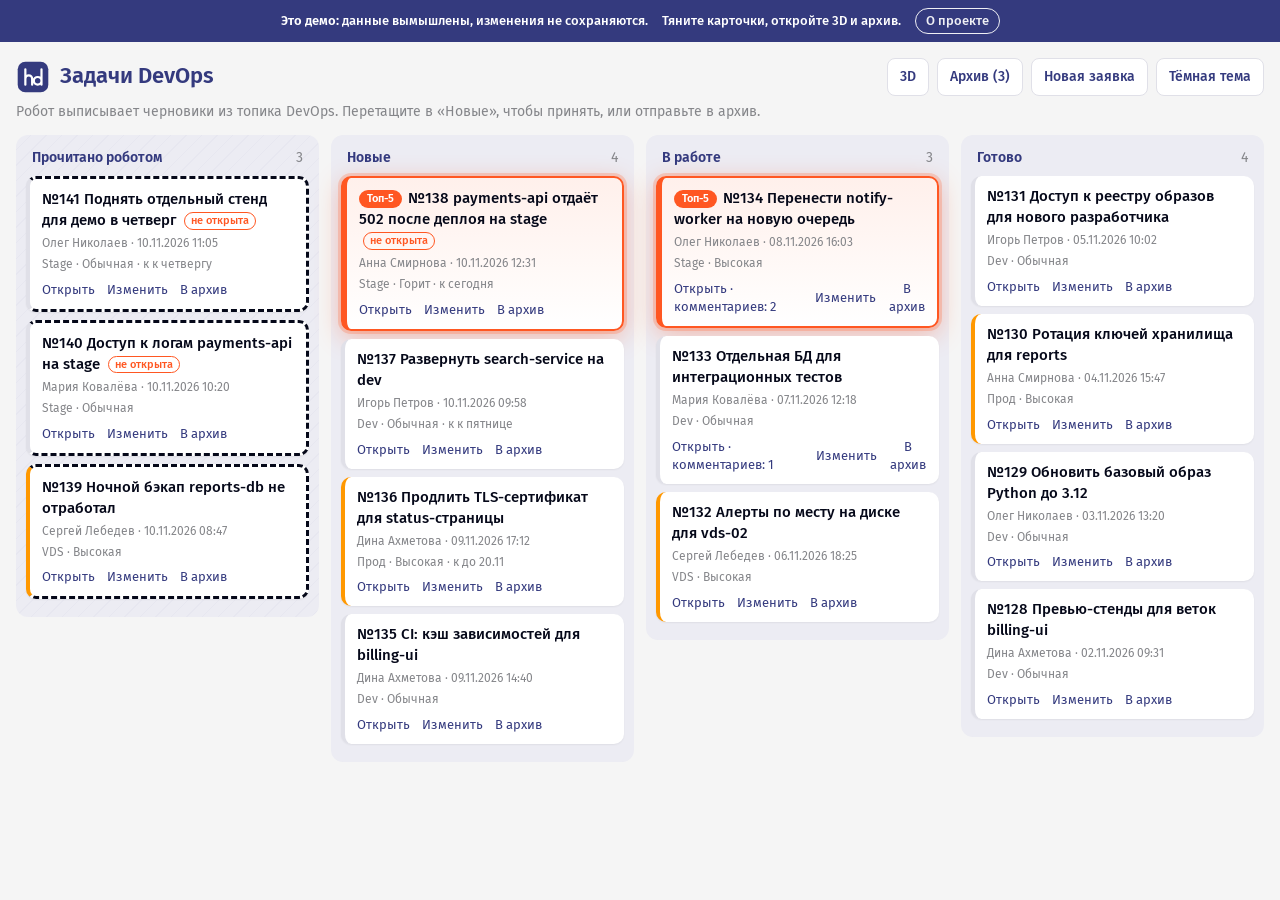
==== docs/demo/tasks.html @ 78f383bc "hd: сервис заявок DevOps Форма с ИИ-помощником и диктовкой, вход через Telegram, доска с 3D-видом, к" ====
<!doctype html>
<html lang="ru" data-theme="light">
<head>
<meta charset="utf-8">
<meta name="viewport" content="width=device-width, initial-scale=1, viewport-fit=cover">
<title>Задачи DevOps — демо hd</title>
<link rel="preconnect" href="https://fonts.googleapis.com">
<link href="https://fonts.googleapis.com/css2?family=Fira+Sans:wght@400;500;600&display=swap" rel="stylesheet">
<style>
:root{
  --bg:#F5F5F5; --card:#FFFFFF; --ink:#050819; --muted:#85868A; --line:#E0E0E8;
  --brand:#343A7E; --brand-soft:#E7E7F0; --accent:#FF5722; --err:#C62828; --input:#FFFFFF;
  --col:#ECECF3; --head:#343A7E; --on-brand:#FFFFFF; color-scheme:light;
}
:root[data-theme="dark"]{
  --bg:#0E1020; --card:#171A2E; --ink:#E8E9F3; --muted:#9A9CB3; --line:#2B2F4A;
  --brand:#9EA6FF; --brand-soft:#252A48; --accent:#FF6E40; --err:#FF6B6B; --input:#11142A;
  --col:#131628; --head:#C9CDFF; --on-brand:#0E1020; color-scheme:dark;
}
*{box-sizing:border-box}
body{margin:0;background:var(--bg);color:var(--ink);font:400 15px/1.4 'Fira Sans',Arial,sans-serif;transition:background .25s,color .25s}
.wrap{max-width:1300px;margin:0 auto;padding:16px 16px calc(32px + env(safe-area-inset-bottom))}
.top{display:flex;justify-content:space-between;align-items:center;gap:12px;flex-wrap:wrap;margin-bottom:6px}
h1{font:600 22px/1.2 'Fira Sans',Arial,sans-serif;color:var(--head);margin:0}
nav{display:flex;gap:8px}
.nav-link,.theme-btn{font:500 14px 'Fira Sans',Arial,sans-serif;color:var(--brand);text-decoration:none;background:var(--card);
  border:1px solid var(--line);border-radius:8px;padding:8px 12px;cursor:pointer;min-height:38px;display:inline-flex;align-items:center}
.sub{color:var(--muted);margin:0 0 14px;font-size:14px}
.board{display:grid;grid-template-columns:repeat(4,1fr);gap:12px;align-items:start}
@media (max-width:1100px){.board{grid-template-columns:repeat(2,1fr)}}
@media (max-width:640px){.board{grid-template-columns:1fr}}
.col[data-status="draft"]{background:repeating-linear-gradient(135deg,var(--col),var(--col) 10px,var(--brand-soft) 10px,var(--brand-soft) 11px)}
.col[data-status="draft"] .card{border-style:dashed;border-left-style:solid}
.col{background:var(--col);border-radius:12px;padding:10px;min-height:160px;transition:outline-color .15s,background .15s;outline:2px dashed transparent}
.col.over{outline-color:var(--brand);background:var(--brand-soft)}
.col h2{font:600 14px 'Fira Sans',Arial,sans-serif;color:var(--head);margin:4px 6px 10px;display:flex;justify-content:space-between}
.col h2 span{color:var(--muted);font-weight:400}
.empty{color:var(--muted);font-size:13px;text-align:center;padding:18px 6px}
.card{background:var(--card);border-radius:10px;padding:10px 12px;margin-bottom:8px;border-left:4px solid var(--line);
  box-shadow:0 1px 2px rgba(5,8,25,.06);touch-action:pan-y;user-select:none;-webkit-user-select:none}
.card.movable{cursor:grab}
.card.u-high{border-left-color:#FF9800}.card.u-fire{border-left-color:var(--err)}
.card .t{font-weight:500}
.card.hot{border:2px solid var(--accent);border-left-width:6px;box-shadow:0 0 0 3px color-mix(in srgb,var(--accent) 22%,transparent),0 6px 24px color-mix(in srgb,var(--accent) 35%,transparent);
  background:linear-gradient(180deg,color-mix(in srgb,var(--accent) 9%,var(--card)),var(--card));animation:hotpulse 2.6s ease-in-out infinite}
@keyframes hotpulse{50%{box-shadow:0 0 0 5px color-mix(in srgb,var(--accent) 14%,transparent),0 8px 30px color-mix(in srgb,var(--accent) 45%,transparent)}}
.top5{display:inline-block;background:var(--accent);color:#fff;font-size:11px;font-weight:600;border-radius:100px;padding:1px 8px;margin-right:6px;vertical-align:1px}
.unseen{display:inline-block;font-size:11px;font-weight:500;color:var(--accent);border:1px solid var(--accent);border-radius:100px;padding:0 6px;margin-left:4px;vertical-align:1px}
.card .m{color:var(--muted);font-size:12px;margin-top:4px}
.card .a{display:flex;gap:12px;margin-top:8px;font-size:13px}
.card .a a,.card .a button{color:var(--brand);background:none;border:0;padding:0;font:inherit;cursor:pointer;text-decoration:none}
.card.ghost{opacity:.35}
.drag{position:fixed;z-index:30;pointer-events:none;transform:rotate(2deg);box-shadow:0 10px 30px rgba(5,8,25,.25);opacity:.95}
.msg{background:var(--card);border-radius:10px;padding:18px;text-align:center}
.btn{border:0;border-radius:8px;padding:10px 18px;min-height:42px;font:500 15px 'Fira Sans',Arial,sans-serif;cursor:pointer;text-decoration:none;display:inline-flex;align-items:center;justify-content:center}
.btn.primary{background:var(--accent);color:#fff}
.btn.ghost{background:none;border:1px solid var(--brand);color:var(--brand)}
.skel{height:74px;border-radius:10px;margin-bottom:8px;background:linear-gradient(100deg,var(--card) 30%,var(--brand-soft) 50%,var(--card) 70%);
  background-size:200% 100%;animation:shim 1.3s linear infinite}
@keyframes shim{to{background-position:-200% 0}}
/* правка */
dialog{border:0;border-radius:12px;padding:0;width:min(640px,calc(100vw - 24px));background:var(--card);color:var(--ink)}
dialog::backdrop{background:rgba(5,8,25,.45)}
dialog form{padding:18px}
dialog h3{margin:0 0 10px;color:var(--head)}
label{display:block;font-size:13px;color:var(--muted);margin:10px 0 4px}
input,select,textarea{width:100%;font:inherit;font-size:16px;color:inherit;background:var(--input);border:1px solid var(--line);border-radius:8px;padding:9px 11px}
textarea{min-height:180px;resize:vertical}
.row{display:grid;grid-template-columns:repeat(3,1fr);gap:10px}
@media (max-width:560px){.row{grid-template-columns:1fr}}
.dlg-a{display:flex;gap:10px;justify-content:flex-end;margin-top:16px}
.toast{position:fixed;left:50%;bottom:20px;transform:translateX(-50%);background:var(--ink);color:var(--bg);padding:10px 16px;border-radius:8px;font-size:14px;opacity:0;transition:opacity .2s;z-index:40}
.toast.on{opacity:1}
@media (prefers-reduced-motion:reduce){*{animation-duration:0s!important}}

/* 3D-логотип и прелоадер */
#pre{position:fixed;inset:0;z-index:100;background:var(--bg);display:flex;flex-direction:column;align-items:center;justify-content:center;gap:14px;transition:opacity .45s ease,visibility .45s}
#pre.gone{opacity:0;visibility:hidden}
#pre model-viewer{width:300px;height:170px;--poster-color:transparent;background:transparent}
#pre .pre-t{font:500 14px 'Fira Sans',Arial,sans-serif;color:var(--muted);letter-spacing:.02em}
#pre .pre-bar{width:160px;height:3px;border-radius:3px;background:var(--brand-soft);overflow:hidden}
#pre .pre-bar i{display:block;height:100%;width:0;background:linear-gradient(90deg,var(--accent),var(--brand));transition:width .2s}
.logo3d{width:120px;height:44px;flex:none;--poster-color:transparent;background:transparent}
.brand{display:flex;align-items:center;gap:10px}
@media (max-width:640px){.logo3d{width:96px;height:36px}}
</style>
<link rel="stylesheet" href="demo.css">
<script src="board3d.js"></script>
<script src="demo-board.js"></script>
<script>try{const t=localStorage.getItem('hd-theme');if(t==='dark')document.documentElement.dataset.theme='dark'}catch(_){}</script>
</head>
<body>
<div class="demo-bar" role="note"><span><b>Это демо:</b> данные вымышлены, изменения не сохраняются.</span><span>Тяните карточки, откройте 3D и архив.</span><a href="../">О проекте</a></div>
<div id="pre" aria-hidden="true">
  <div class="pre-bar"><i id="preBar"></i></div>
  <div class="pre-t">Загрузка…</div>
</div>
<div class="wrap">
  <div class="top">
    <div class="brand"><svg class="demo-logo" viewBox="0 0 40 40" aria-hidden="true"><rect x="2" y="2" width="36" height="36" rx="9" fill="currentColor"/><path d="M11 11v18M11 22a4 4 0 0 1 8 0v7M30 11v18M30 24.5a4.5 4.5 0 1 1-9 0a4.5 4.5 0 1 1 9 0" fill="none" style="stroke:var(--on-brand)" stroke-width="2.6" stroke-linecap="round"/></svg><h1>Задачи DevOps</h1></div>
    <nav>
      <button class="nav-link" id="v3dBtn" type="button">3D</button>
      <button class="nav-link" id="archBtn" type="button">Архив</button>
      <a class="nav-link" href="form.html">Новая заявка</a>
      <button class="theme-btn" id="themeBtn" type="button">Тёмная тема</button>
    </nav>
  </div>
  <p class="sub" id="sub">Прочитано роботом → Новые → В работе → Готово.</p>
  <div id="root3d"></div>
  <div id="root">
    <div class="board"><section class="col"><div class="skel"></div><div class="skel"></div></section>
      <section class="col"><div class="skel"></div></section><section class="col"><div class="skel"></div></section><section class="col"><div class="skel"></div></section></div>
  </div>
</div>

<dialog id="dlg">
  <form method="dialog" id="ef">
    <h3 id="dlgTitle">Заявка</h3>
    <label for="e-title">Заголовок</label><input id="e-title" maxlength="200" required>
    <div class="row">
      <div><label for="e-kind">Тип</label><select id="e-kind"></select></div>
      <div><label for="e-contour">Контур</label><select id="e-contour"></select></div>
      <div><label for="e-urgency">Срочность</label><select id="e-urgency"></select></div>
    </div>
    <div class="row">
      <div><label for="e-to">Кому</label><input id="e-to" maxlength="100"></div>
      <div><label for="e-due">Нужно к</label><input id="e-due" maxlength="100"></div>
      <div></div>
    </div>
    <label for="e-details">Описание</label><textarea id="e-details"></textarea>
    <label for="e-links">Ссылки</label><textarea id="e-links" style="min-height:70px"></textarea>
    <div class="dlg-a">
      <button class="btn ghost" type="button" id="eArch" style="margin-right:auto">В архив</button>
      <button class="btn ghost" value="cancel" type="button" id="eCancel">Отмена</button>
      <button class="btn primary" id="eSave" type="button">Сохранить</button>
    </div>
  </form>
</dialog>
<div class="toast" id="toast"></div>

<script>
// прелоадер: прогресс загрузки модели и снятие, когда страница готова (не дольше 8 с)
document.querySelectorAll('model-viewer').forEach(m => m.addEventListener('error', () => { m.style.display = 'none'; }));
window.hdReady = (() => {
  const pre = document.getElementById('pre'), bar = document.getElementById('preBar');
  const t0 = Date.now(); let done = false;
  pre.querySelector('model-viewer')?.addEventListener('progress', e => { bar.style.width = Math.round(e.detail.totalProgress * 100) + '%'; });
  const hide = () => { if (done) return; done = true; setTimeout(() => pre.classList.add('gone'), Math.max(0, 700 - (Date.now() - t0))); };
  setTimeout(hide, 8000);
  return hide;
})();

(() => {
  const $ = id => document.getElementById(id);
  const esc = s => String(s ?? '').replace(/[&<>"]/g, c => ({'&':'&amp;','<':'&lt;','>':'&gt;','"':'&quot;'}[c]));
  // Секретные доски: /tasks211, /tasks212 — пароль админки, свои данные.
  const BOARD_ID = (location.pathname.match(/^\/tasks\/?([a-z0-9][a-z0-9-]{0,29})$/) || [])[1] || '';
  let COLS = [['draft', BOARD_ID ? 'Найдено' : 'Прочитано роботом'], ['new', BOARD_ID ? 'Разобрать' : 'Новые'], ['work', 'В работе'], ['done', 'Готово']];
  if (BOARD_ID) document.querySelector('a.nav-link[href="/"]').hidden = true;

  // тема: светлая по умолчанию
  const themeBtn = $('themeBtn');
  const showTheme = () => { themeBtn.textContent = document.documentElement.dataset.theme === 'dark' ? 'Светлая тема' : 'Тёмная тема'; };
  showTheme();
  themeBtn.onclick = () => {
    const dark = document.documentElement.dataset.theme !== 'dark';
    document.documentElement.dataset.theme = dark ? 'dark' : 'light';
    try { localStorage.setItem('hd-theme', dark ? 'dark' : 'light'); } catch (_) {}
    showTheme();
    if (typeof show3d === 'function' && data) show3d();
  };

  // вход — тот же, что на форме: метка в localStorage или cookie
  function token() {
    try { const v = localStorage.getItem('hd-tg'); if (v) return v; } catch (_) {}
    const m = document.cookie.match(/(?:^|; )hd-tg=([^;]*)/);
    return m ? decodeURIComponent(m[1]) : '';
  }
  const H = () => ({ 'X-HD-Token': token() });
  const toast = t => { const el = $('toast'); el.textContent = t; el.classList.add('on'); setTimeout(() => el.classList.remove('on'), 2200); };

  let data = null, archive = false;
  $('archBtn').onclick = () => { archive = !archive; load(); };
  async function load() {
    try {
      const qs = new URLSearchParams(); if (BOARD_ID) qs.set('board', BOARD_ID); if (archive) qs.set('archive', '1');
      const r = await fetch('/api/hd/tasks' + (qs.toString() ? '?' + qs : ''), { headers: H(), credentials: 'same-origin' });
      const d = await r.json().catch(() => ({}));
      if (!r.ok) {
        $('root').innerHTML = `<div class="msg"><p>${esc(d.error || 'Нет доступа')}</p>` +
          (d.auth ? '<a class="btn primary" href="/">Войти через Telegram</a>' : '') + '</div>';
        $('sub').hidden = true;
        return;
      }
      data = d;
      if (d.board_title) { document.querySelector('h1').textContent = d.board_title; document.title = d.board_title; }
      if (d.columns) COLS = ['draft', 'new', 'work', 'done'].map(k => [k, d.columns[k] || k]);
      $('archBtn').textContent = archive ? '← К доске' : `Архив (${d.archived})`;
      if (archive) { $('sub').textContent = 'Архив. «Вернуть» возвращает заявку в колонку, где она была.'; renderArchive(); return; }
      $('sub').textContent = d.secret ? 'Секретная доска: видна только с паролем админки, уведомлений нет.' : d.can_move ? 'Робот выписывает черновики из топика DevOps. Перетащите в «Новые», чтобы принять, или отправьте в архив.'
        : 'Новые → В работе → Готово. Двигать карточки могут подписчики DevOps.';
      render();
    } catch (_) { $('root').innerHTML = '<div class="msg">Не удалось загрузить доску. Обновите страницу.</div>'; }
  }

  // 3D-вид (порт 3D-доски из Kaneo, board3d.js); выбор запоминается
  let view3d = false, b3 = null;
  try { view3d = localStorage.getItem('hd-3d') === '1'; } catch (_) {}
  function destroy3d() { if (b3) { b3.destroy(); b3 = null; } }
  function show3d() {
    const on = view3d && data && !archive;
    $('v3dBtn').textContent = view3d ? '2D' : '3D';
    if (!on) { destroy3d(); $('root').hidden = false; return; }
    const opts = { columns: COLS, tasks: data.tasks, canMove: data.can_move,
                   theme: document.documentElement.dataset.theme, labels: data.labels };
    try {
      if (b3) b3.update(opts);
      else b3 = Board3D.mount($('root3d'), opts, { onMove: (slug, st) => move(slug, st),
                                                   onOpen: slug => window.open('/r/' + slug, '_blank') });
      $('root').hidden = true;
    } catch (e) { view3d = false; destroy3d(); $('root').hidden = false; $('v3dBtn').textContent = '3D'; toast('3D-вид недоступен в этом браузере'); }
  }
  $('v3dBtn').onclick = () => {
    view3d = !view3d;
    try { localStorage.setItem('hd-3d', view3d ? '1' : '0'); } catch (_) {}
    show3d();
  };

  function render() {
    const L = data.labels;
    $('root').innerHTML = '<div class="board">' + COLS.map(([st, title]) => {
      const items = data.tasks.filter(t => t.status === st);
      return `<section class="col" data-status="${st}"><h2>${title} <span>${items.length}</span></h2>` +
        (items.map(t => `<article class="card u-${esc(t.urgency)}${data.can_move ? ' movable' : ''}${t.highlight ? ' hot' : ''}" data-slug="${esc(t.slug)}">
          <div class="t">${t.highlight ? '<span class="top5">Топ-5</span>' : ''}№${t.id} ${esc(t.title)}${t.opened ? '' : ' <span class="unseen">не открыта</span>'}</div>
          <div class="m">${esc(t.author || t.contact)} · ${esc(t.created)}</div>
          <div class="m">${esc(L.contour[t.contour] || '')} · ${esc(L.urgency[t.urgency] || '')}${t.due ? ' · к ' + esc(t.due) : ''}</div>
          <div class="a"><a href="/r/${esc(t.slug)}" target="_blank">Открыть${t.comments ? " · комментариев: " + t.comments : ""}</a>${data.can_move ? '<button type="button" data-edit>Изменить</button><button type="button" data-arch>В архив</button>' : ''}</div>
        </article>`).join('') || '<div class="empty">Пусто</div>') + '</section>';
    }).join('') + '</div>';
    if (data.can_move) wire();
    show3d();
  }

  function renderArchive() {
    show3d();
    const L = data.labels;
    $('root').innerHTML = '<div class="col" style="max-width:720px">' + (data.tasks.map(t => `<article class="card u-${esc(t.urgency)}" data-slug="${esc(t.slug)}">
        <div class="t">№${t.id} ${esc(t.title)}</div>
        <div class="m">${esc(t.author || t.contact)} · ${esc(t.created)} · ${esc(L.contour[t.contour] || '')}</div>
        <div class="a"><a href="/r/${esc(t.slug)}" target="_blank">Открыть</a>${data.can_move ? '<button type="button" data-back>Вернуть</button>' : ''}</div>
      </article>`).join('') || '<div class="empty">Архив пуст</div>') + '</div>';
    document.querySelectorAll('[data-back]').forEach(b => b.onclick = async () => {
      const t = data.tasks.find(x => x.slug === b.closest('.card').dataset.slug);
      if (await post('move', { slug: t.slug, status: t.prev_status || 'done' })) { toast('Вернул на доску'); load(); }
    });
  }
  async function post(what, body) {
    try {
      const r = await fetch('/api/hd/tasks/' + what, { method: 'POST', headers: { ...H(), 'Content-Type': 'application/json' }, body: JSON.stringify(body) });
      const d = await r.json().catch(() => ({}));
      if (!r.ok) throw new Error(d.error || 'HTTP ' + r.status);
      return true;
    } catch (e) { toast('Не сохранилось: ' + e.message); return false; }
  }
  async function toArchive(slug) {
    const t = data.tasks.find(x => x.slug === slug);
    if (!t || !confirm(`Отправить №${t.id} «${t.title}» в архив?`)) return;
    if (await post('move', { slug, status: 'archived' })) {
      data.tasks = data.tasks.filter(x => x.slug !== slug); data.archived++;
      $('archBtn').textContent = `Архив (${data.archived})`; $('dlg').open && $('dlg').close(); render(); toast('В архиве');
    }
  }

  async function move(slug, status) {
    const t = data.tasks.find(x => x.slug === slug);
    if (!t || t.status === status) return;
    const was = t.status; t.status = status; render();
    try {
      const r = await fetch('/api/hd/tasks/move', { method: 'POST', headers: { ...H(), 'Content-Type': 'application/json' },
        body: JSON.stringify({ slug, status }) });
      const d = await r.json().catch(() => ({}));
      if (!r.ok) throw new Error(d.error || 'HTTP ' + r.status);
      toast('Перенесено, автор получит уведомление');
    } catch (e) { t.status = was; render(); toast('Не сохранилось: ' + e.message); }
  }

  // перетаскивание: Pointer Events — работает и мышью, и пальцем (на тач — после короткого удержания)
  let dragging = false;
  // пока карточку тащат пальцем, страница не прокручивается
  document.addEventListener('touchmove', e => { if (dragging) e.preventDefault(); }, { passive: false });
  function wire() {
    document.querySelectorAll('.card.movable').forEach(card => {
      card.querySelector('[data-edit]').onclick = e => { e.stopPropagation(); edit(card.dataset.slug); };
      card.querySelector('[data-arch]').onclick = e => { e.stopPropagation(); toArchive(card.dataset.slug); };
      card.addEventListener('pointerdown', e => {
        if (e.target.closest('a,button') || e.button > 0) return;
        const touch = e.pointerType !== 'mouse';
        const sx = e.clientX, sy = e.clientY;
        let ghost = null, started = false, timer = null, over = null;
        const rect = card.getBoundingClientRect();
        const begin = () => {
          started = true; dragging = true;
          ghost = card.cloneNode(true); ghost.classList.add('drag');
          ghost.style.width = rect.width + 'px';
          document.body.appendChild(ghost); card.classList.add('ghost');
          if (navigator.vibrate) navigator.vibrate(15);
        };
        const place = (x, y) => {
          ghost.style.left = (x - (sx - rect.left)) + 'px'; ghost.style.top = (y - (sy - rect.top)) + 'px';
          const col = document.elementFromPoint(x, y)?.closest('.col');
          if (over !== col) { over?.classList.remove('over'); over = col; over?.classList.add('over'); }
        };
        if (touch) timer = setTimeout(() => { begin(); place(sx, sy); }, 220);
        const onMove = ev => {
          if (!started) {
            if (touch) { if (Math.hypot(ev.clientX - sx, ev.clientY - sy) > 8) cleanup(); return; }
            if (Math.hypot(ev.clientX - sx, ev.clientY - sy) < 5) return;
            begin();
          }
          ev.preventDefault(); place(ev.clientX, ev.clientY);
        };
        const onUp = () => {
          const target = started && over ? over.dataset.status : null;
          cleanup();
          if (target) move(card.dataset.slug, target);
        };
        const cleanup = () => {
          clearTimeout(timer); dragging = false;
          window.removeEventListener('pointermove', onMove);
          window.removeEventListener('pointerup', onUp);
          window.removeEventListener('pointercancel', cleanup);
          ghost?.remove(); card.classList.remove('ghost'); over?.classList.remove('over');
          document.body.style.overflow = '';
        };
        window.addEventListener('pointermove', onMove, { passive: false });
        window.addEventListener('pointerup', onUp);
        window.addEventListener('pointercancel', cleanup);
      });
    });
  }

  // правка карточки
  const F = ['title', 'kind', 'contour', 'urgency', 'to', 'due', 'details', 'links'];
  let editing = null;
  function edit(slug) {
    const t = data.tasks.find(x => x.slug === slug);
    if (!t) return;
    editing = slug;
    fetch('/api/hd/seen', { method: 'POST', headers: { ...H(), 'Content-Type': 'application/json' }, body: JSON.stringify({ slug }) });
    for (const k of ['kind', 'contour', 'urgency'])
      $('e-' + k).innerHTML = Object.entries(data.labels[k]).map(([v, l]) => `<option value="${v}">${esc(l)}</option>`).join('');
    F.forEach(k => { $('e-' + k).value = t[k] || ''; });
    $('dlgTitle').textContent = `Заявка №${t.id}`;
    $('dlg').showModal();
  }
  $('eCancel').onclick = () => $('dlg').close();
  $('eArch').onclick = () => toArchive(editing);
  $('eSave').onclick = async () => {
    const fields = Object.fromEntries(F.map(k => [k, $('e-' + k).value]));
    if (!fields.title.trim() || !fields.details.trim()) { toast('Заголовок и описание обязательны'); return; }
    try {
      const r = await fetch('/api/hd/tasks/edit', { method: 'POST', headers: { ...H(), 'Content-Type': 'application/json' },
        body: JSON.stringify({ slug: editing, fields }) });
      const d = await r.json().catch(() => ({}));
      if (!r.ok) throw new Error(d.error || 'HTTP ' + r.status);
      Object.assign(data.tasks.find(x => x.slug === editing), fields);
      $('dlg').close(); render(); toast('Сохранено');
    } catch (e) { toast('Не сохранилось: ' + e.message); }
  };

  load().finally(() => window.hdReady());
})();
</script>
</body>
</html>
---- docs/demo/demo.css ----
/* Плашка демо и мелочи, общие для demo/tasks.html и demo/form.html */
.demo-bar{position:sticky;top:0;z-index:60;display:flex;flex-wrap:wrap;align-items:center;justify-content:center;gap:6px 14px;
  padding:8px 16px;background:var(--brand);color:var(--on-brand);font:500 13px/1.35 'Fira Sans',Arial,sans-serif;text-align:center}
.demo-bar b{font-weight:600}
.demo-bar a,.demo-bar button{color:inherit;font:inherit;background:none;border:1px solid currentColor;border-radius:100px;
  padding:3px 10px;cursor:pointer;text-decoration:none;opacity:.92;white-space:nowrap}
.demo-bar a:hover,.demo-bar button:hover{opacity:1}
.demo-logo{width:34px;height:34px;flex:none;color:var(--brand)}
@media (max-width:640px){.demo-logo{width:30px;height:30px}}

/* карточка заявки (вместо страницы /r/<slug>) */
#demoView{border:0;border-radius:12px;padding:0;width:min(680px,calc(100vw - 24px));max-height:calc(100vh - 32px);background:var(--card);color:var(--ink)}
#demoView::backdrop{background:rgba(5,8,25,.45)}
#demoView .dv{padding:20px}
#demoView h3{margin:0 0 6px;color:var(--head);font:600 19px/1.25 'Fira Sans',Arial,sans-serif}
#demoView .dv-m{color:var(--muted);font-size:13px;margin:0 0 12px}
#demoView .dv-tags{display:flex;flex-wrap:wrap;gap:6px;margin:0 0 14px}
#demoView .dv-tags span{background:var(--brand-soft);color:var(--brand);border-radius:100px;padding:2px 10px;font-size:12px}
#demoView pre{white-space:pre-wrap;word-wrap:break-word;font:400 14px/1.5 'Fira Sans',Arial,sans-serif;margin:0 0 14px;
  background:var(--bg);border-radius:8px;padding:12px}
#demoView h4{margin:14px 0 6px;font:600 14px 'Fira Sans',Arial,sans-serif;color:var(--head)}
#demoView .dv-c{border-top:1px solid var(--line);padding:8px 0;font-size:14px}
#demoView .dv-c i{color:var(--muted);font-style:normal;font-size:12px;display:block}
#demoView .dv-f{display:flex;gap:8px;margin-top:10px}
#demoView .dv-f input{flex:1;min-width:0;font:inherit;font-size:16px;color:inherit;background:var(--input);border:1px solid var(--line);border-radius:8px;padding:9px 11px}
#demoView .dv-a{display:flex;justify-content:flex-end;margin-top:16px}
/* ?shot=1 — для скриншотов: без прелоадера и анимаций */
html.shot #pre{display:none}
html.shot *{animation:none!important;transition:none!important}
@media (max-width:640px){.demo-bar{font-size:12px;padding:6px 12px}.demo-bar>span+span{display:none}}
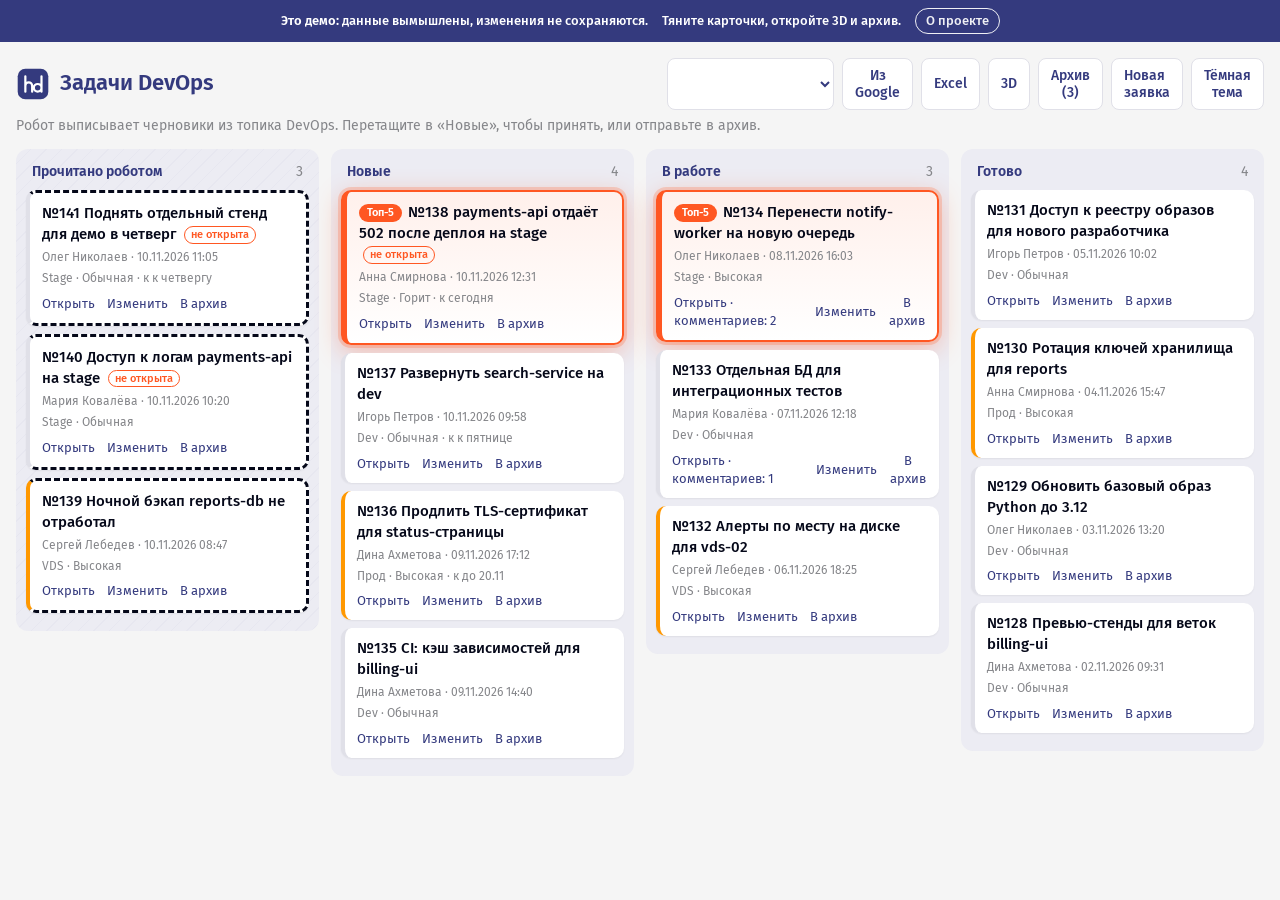
==== commit 72c2a575: "Доски: меню, создание через API/MCP, синхронизация с Google-таблицей, выгрузка в Excel; новый дизайн" ====
--- a/docs/demo/tasks.html
+++ b/docs/demo/tasks.html
@@ -23,6 +23,7 @@
 .top{display:flex;justify-content:space-between;align-items:center;gap:12px;flex-wrap:wrap;margin-bottom:6px}
 h1{font:600 22px/1.2 'Fira Sans',Arial,sans-serif;color:var(--head);margin:0}
 nav{display:flex;gap:8px}
+select.nav-link{max-width:220px;cursor:pointer}
 .nav-link,.theme-btn{font:500 14px 'Fira Sans',Arial,sans-serif;color:var(--brand);text-decoration:none;background:var(--card);
   border:1px solid var(--line);border-radius:8px;padding:8px 12px;cursor:pointer;min-height:38px;display:inline-flex;align-items:center}
 .sub{color:var(--muted);margin:0 0 14px;font-size:14px}
@@ -99,6 +100,9 @@
   <div class="top">
     <div class="brand"><svg class="demo-logo" viewBox="0 0 40 40" aria-hidden="true"><rect x="2" y="2" width="36" height="36" rx="9" fill="currentColor"/><path d="M11 11v18M11 22a4 4 0 0 1 8 0v7M30 11v18M30 24.5a4.5 4.5 0 1 1-9 0a4.5 4.5 0 1 1 9 0" fill="none" style="stroke:var(--on-brand)" stroke-width="2.6" stroke-linecap="round"/></svg><h1>Задачи DevOps</h1></div>
     <nav>
+      <select class="nav-link" id="boardSel" aria-label="Доски" hidden></select>
+      <button class="nav-link" id="gsBtn" type="button" hidden>Из Google</button>
+      <button class="nav-link" id="xlsBtn" type="button" hidden>Excel</button>
       <button class="nav-link" id="v3dBtn" type="button">3D</button>
       <button class="nav-link" id="archBtn" type="button">Архив</button>
       <a class="nav-link" href="form.html">Новая заявка</a>
@@ -181,6 +185,37 @@
 
   let data = null, archive = false;
   $('archBtn').onclick = () => { archive = !archive; load(); };
+  // меню досок: несекретные (с паролем админки — и секретные)
+  fetch('/api/hd/boards', { headers: H(), credentials: 'same-origin' }).then(r => r.ok ? r.json() : []).then(list => {
+    if (!list || list.length < 2) return;
+    const sel = $('boardSel'), cur = BOARD_ID || 'main';
+    sel.innerHTML = list.map(b => `<option value="${esc(b.url)}"${b.id === cur ? ' selected' : ''}>${esc(b.title)}${b.secret ? ' (секретная)' : ''}</option>`).join('');
+    sel.hidden = false; sel.onchange = () => { location.href = sel.value; };
+  }).catch(() => {});
+  $('gsBtn').onclick = async () => {
+    const b = $('gsBtn'); b.disabled = true; b.textContent = 'Подтягиваю…';
+    try {
+      const r = await fetch('/api/hd/board/' + (BOARD_ID || 'main') + '/sync', { method: 'POST', headers: H(), credentials: 'same-origin' });
+      const d = await r.json().catch(() => ({}));
+      if (!r.ok) throw new Error(d.error || r.status);
+      toast(`Из таблицы: новых ${d.created}, обновлено ${d.updated}, перенесено ${d.moved}` + (d.missing.length ? `, нет в таблице: №${d.missing.join(', №')}` : ''));
+      load();
+    } catch (e) { toast('Не подтянулось: ' + e.message); }
+    finally { b.disabled = false; b.textContent = 'Из Google'; }
+  };
+  // Excel «один в один» по шаблону исходной таблицы спринта
+  $('xlsBtn').onclick = async () => {
+    const b = $('xlsBtn'); b.disabled = true; b.textContent = 'Готовлю…';
+    try {
+      const r = await fetch('/api/hd/board/' + (BOARD_ID || 'main') + '/export.xlsx', { headers: H(), credentials: 'same-origin' });
+      if (!r.ok) { const d = await r.json().catch(() => ({})); throw new Error(d.error || r.status); }
+      const cd = r.headers.get('Content-Disposition') || ''; const m = cd.match(/filename\*=UTF-8''([^;]+)/);
+      const a = document.createElement('a'); a.href = URL.createObjectURL(await r.blob());
+      a.download = m ? decodeURIComponent(m[1]) : (BOARD_ID || 'tasks') + '.xlsx'; document.body.appendChild(a); a.click(); a.remove();
+      setTimeout(() => URL.revokeObjectURL(a.href), 5000);
+    } catch (e) { toast('Не выгрузилось: ' + e.message); }
+    finally { b.disabled = false; b.textContent = 'Excel'; }
+  };
   async function load() {
     try {
       const qs = new URLSearchParams(); if (BOARD_ID) qs.set('board', BOARD_ID); if (archive) qs.set('archive', '1');
@@ -195,6 +230,9 @@
       data = d;
       if (d.board_title) { document.querySelector('h1').textContent = d.board_title; document.title = d.board_title; }
       if (d.columns) COLS = ['draft', 'new', 'work', 'done'].map(k => [k, d.columns[k] || k]);
+      $('xlsBtn').hidden = false;
+      $('gsBtn').hidden = !(d.gsheet && d.can_move);
+      $('gsBtn').title = d.synced ? 'Последний раз: ' + d.synced : 'Ещё не подтягивали';
       $('archBtn').textContent = archive ? '← К доске' : `Архив (${d.archived})`;
       if (archive) { $('sub').textContent = 'Архив. «Вернуть» возвращает заявку в колонку, где она была.'; renderArchive(); return; }
       $('sub').textContent = d.secret ? 'Секретная доска: видна только с паролем админки, уведомлений нет.' : d.can_move ? 'Робот выписывает черновики из топика DevOps. Перетащите в «Новые», чтобы принять, или отправьте в архив.'
